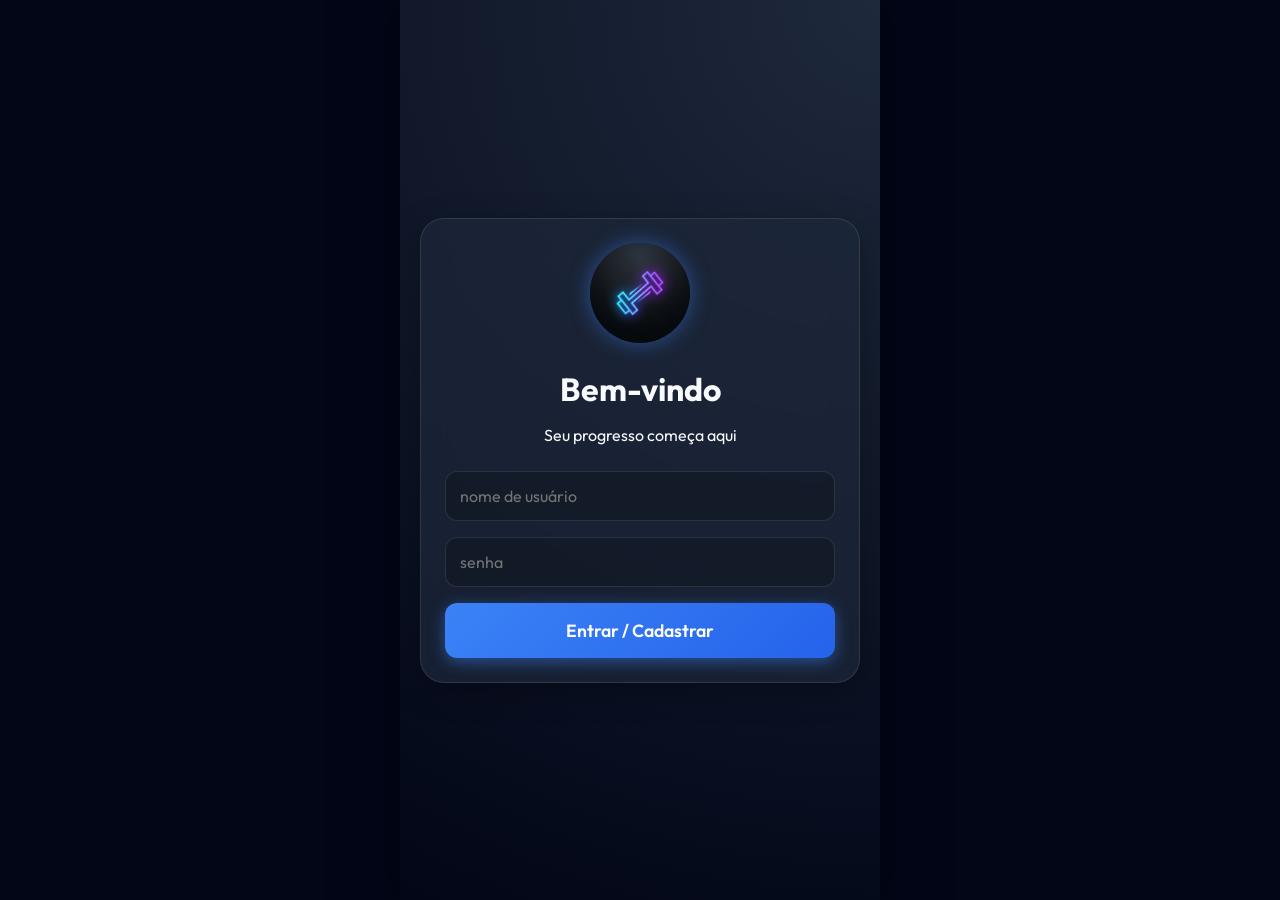
==== index.html @ e5b0a1df "update function lower case" ====
<!DOCTYPE html>
<html lang="pt-BR">
<head>
    <meta charset="UTF-8">
    <meta name="viewport" content="width=device-width, initial-scale=1.0, maximum-scale=1.0, user-scalable=no">
    <meta name="apple-mobile-web-app-capable" content="yes">
    <meta name="apple-mobile-web-app-status-bar-style" content="black-translucent">
    <meta name="apple-mobile-web-app-title" content="AppAcademia">
    <link rel="apple-touch-icon" href="assets/gym_logo.jpg">
    <title>GymApp - Personal Trainer</title>
    <link href="https://fonts.googleapis.com/css2?family=Outfit:wght@300;400;600;800&display=swap" rel="stylesheet">
    <link rel="stylesheet" href="https://cdnjs.cloudflare.com/ajax/libs/font-awesome/6.4.0/css/all.min.css">
    <link rel="stylesheet" href="css/styles.css">
</head>
<body>
    <div id="app" class="app-container">
        <!-- Login View -->
        <div id="view-login" class="view active">
            <div class="glass-card login-card">
                <img src="assets/gym_logo.jpg" alt="Logo" class="logo">
                <h1>Bem-vindo</h1>
                <p>Seu progresso começa aqui</p>
                <form id="login-form">
                    <input type="text" id="username" placeholder="Nome de usuário" required autocomplete="off" autocapitalize="none" oninput="this.value = this.value.toLowerCase()">
                    <input type="password" id="password" placeholder="Senha" required autocapitalize="none" oninput="this.value = this.value.toLowerCase()">
                    <button type="submit" class="btn-primary">Entrar / Cadastrar</button>
                </form>
            </div>
        </div>

        <!-- Home View -->
        <div id="view-home" class="view">
            <header class="app-header">
                <h2>Olá, <span id="user-display-name">Atleta</span></h2>
                <button id="btn-logout" class="icon-btn"><i class="fa-solid fa-arrow-right-from-bracket"></i></button>
            </header>
            
            <div class="content-scroll">
                <div class="weekly-progress">
                    <h3>Progresso da Semana</h3>
                    <div class="days-container" id="days-container">
                        <!-- Days injected via JS -->
                    </div>
                </div>

                <div class="workout-cards">
                    <h3>Treino de Hoje</h3>
                    <div id="today-workout-container">
                        <!-- Today workout injected via JS -->
                    </div>
                </div>

                <!-- Admin Panel -->
                <div id="admin-panel" style="display: none; margin-top: 30px;">
                    <h3 style="color: var(--secondary);"><i class="fa-solid fa-shield-halved"></i> Modo Admin</h3>
                    <p style="color: var(--text-muted); font-size: 0.85rem; margin-top: 5px;">Acesso liberado a todos os treinos ignorando o dia da semana.</p>
                    <div id="admin-workouts-container" style="display: flex; flex-direction: column; gap: 15px; margin-top: 15px;">
                        <!-- Injected via JS -->
                    </div>
                </div>
            </div>
        </div>

        <!-- Workout View -->
        <div id="view-workout" class="view">
            <header class="app-header" style="padding-bottom: 10px;">
                <button id="btn-back-home" class="icon-btn"><i class="fa-solid fa-arrow-left"></i></button>
                <h2 id="workout-title">Treino</h2>
                <div style="width: 40px;"></div>
            </header>
            
            <!-- Progress Bar -->
            <div style="width: 100%; height: 4px; background: rgba(255,255,255,0.1);">
                <div id="workout-progress-bar" style="height: 100%; width: 0%; background: var(--primary); transition: width 0.4s ease; box-shadow: 0 0 10px var(--primary-glow);"></div>
            </div>
            
            <div class="workout-runner">
                <div class="exercise-image-container">
                    <img src="" id="exercise-image" alt="Exercício">
                    <div class="workout-overlay"></div>
                </div>
                
                <div class="exercise-info text-center">
                    <h3 id="exercise-name" style="color: var(--primary); margin-bottom: 5px;">Nome</h3>
                    <p id="exercise-sets" style="color: var(--text-light);">4 x 10</p>
                </div>

                <!-- Campo de Carga -->
                <div class="weight-tracker">
                    <label for="exercise-weight">Carga (kg):</label>
                    <input type="number" id="exercise-weight" placeholder="Ex: 20" step="0.5" min="0">
                </div>

                <div class="sets-tracker" id="sets-tracker">
                        <!-- Circles injected via JS -->
                    </div>

                    <div class="timer-container" id="timer-container" style="display: none;">
                        <div class="timer-circle">
                            <span id="timer-display">01:00</span>
                        </div>
                        <p>Descanso</p>
                        <button id="btn-skip-timer" class="btn-secondary btn-small">Pular</button>
                    </div>

                    <button id="btn-next-set" class="btn-primary btn-large pulse-animation">Completar Série</button>
                </div>
            </div>
        </div>
        
        <!-- Completion Modal -->
        <div id="completion-modal" class="modal">
            <div class="glass-card modal-content">
                <i class="fa-solid fa-trophy trophy-icon"></i>
                <h2>Treino Concluído!</h2>
                <p>Excelente trabalho. Seu progresso foi salvo.</p>
                <button id="btn-finish-workout" class="btn-primary">Voltar ao Início</button>
            </div>
        </div>
    </div>

    <!-- Firebase SDK (Compat version for pure JS) -->
    <script src="https://www.gstatic.com/firebasejs/10.12.0/firebase-app-compat.js"></script>
    <script src="https://www.gstatic.com/firebasejs/10.12.0/firebase-firestore-compat.js"></script>

    <script src="js/data.js"></script>
    <script src="js/app.js"></script>
</body>
</html>
---- css/styles.css ----
:root {
    --bg-dark: #0f172a;
    --bg-darker: #020617;
    --primary: #3b82f6;
    --primary-glow: rgba(59, 130, 246, 0.5);
    --secondary: #ec4899;
    --text-main: #f8fafc;
    --text-muted: #94a3b8;
    --glass-bg: rgba(30, 41, 59, 0.7);
    --glass-border: rgba(255, 255, 255, 0.1);
    --success: #10b981;
}

* {
    margin: 0;
    padding: 0;
    box-sizing: border-box;
    font-family: 'Outfit', sans-serif;
    -webkit-tap-highlight-color: transparent;
}

body {
    background-color: var(--bg-darker);
    color: var(--text-main);
    display: flex;
    justify-content: center;
    align-items: center;
    min-height: 100vh;
    overflow: hidden;
}

.app-container {
    width: 100%;
    max-width: 480px;
    height: 100dvh;
    background: radial-gradient(circle at top right, #1e293b, var(--bg-darker));
    position: relative;
    overflow: hidden;
    box-shadow: 0 0 50px rgba(0,0,0,0.5);
}

.view {
    position: absolute;
    top: 0;
    left: 0;
    width: 100%;
    height: 100%;
    display: flex;
    flex-direction: column;
    opacity: 0;
    pointer-events: none;
    transition: opacity 0.4s ease, transform 0.4s ease;
    transform: translateX(20px);
}

.view.active {
    opacity: 1;
    pointer-events: all;
    transform: translateX(0);
}

.glass-card {
    background: var(--glass-bg);
    backdrop-filter: blur(16px);
    -webkit-backdrop-filter: blur(16px);
    border: 1px solid var(--glass-border);
    border-radius: 24px;
    padding: 24px;
    box-shadow: 0 8px 32px rgba(0, 0, 0, 0.3);
}

/* --- LOGIN VIEW --- */
#view-login { justify-content: center; align-items: center; padding: 20px; }
.login-card { width: 100%; text-align: center; display: flex; flex-direction: column; gap: 16px; }
.logo { width: 100px; height: 100px; border-radius: 50%; margin: 0 auto 10px; box-shadow: 0 0 20px var(--primary-glow); object-fit: cover; }
#login-form { display: flex; flex-direction: column; gap: 16px; margin-top: 10px; }
input { background: rgba(0,0,0,0.2); border: 1px solid var(--glass-border); border-radius: 12px; padding: 14px; color: white; font-size: 1rem; outline: none; transition: border-color 0.3s; text-transform: lowercase; }
input:focus { border-color: var(--primary); box-shadow: 0 0 10px var(--primary-glow); }
.btn-primary { background: linear-gradient(135deg, var(--primary), #2563eb); color: white; border: none; padding: 16px; border-radius: 12px; font-size: 1.1rem; font-weight: 600; cursor: pointer; transition: transform 0.2s, box-shadow 0.2s; box-shadow: 0 4px 15px var(--primary-glow); }
.btn-primary:active { transform: scale(0.96); }

/* --- HEADER & HOME --- */
.app-header { display: flex; justify-content: space-between; align-items: center; padding: max(45px, env(safe-area-inset-top)) 20px 10px; }
.icon-btn { background: var(--glass-bg); border: 1px solid var(--glass-border); color: white; width: 40px; height: 40px; border-radius: 50%; display: flex; justify-content: center; align-items: center; cursor: pointer; font-size: 1.1rem; }
.content-scroll { flex: 1; overflow-y: auto; padding: 10px 20px 30px; display: flex; flex-direction: column; gap: 30px; }
.content-scroll::-webkit-scrollbar { display: none; }

.days-container { display: flex; justify-content: space-between; margin-top: 15px; }
.day-circle { width: 45px; height: 45px; border-radius: 50%; display: flex; flex-direction: column; justify-content: center; align-items: center; background: var(--glass-bg); border: 1px solid var(--glass-border); font-size: 0.8rem; font-weight: 600; transition: all 0.3s; }
.day-circle span { font-size: 0.6rem; color: var(--text-muted); }
.day-circle.active { border-color: var(--primary); box-shadow: 0 0 15px var(--primary-glow); }
.day-circle.completed { background: var(--success); color: var(--bg-darker); border-color: var(--success); }
.day-circle.completed span { color: var(--bg-darker); }

.workout-card { background: var(--glass-bg); border: 1px solid var(--glass-border); border-radius: 20px; overflow: hidden; margin-top: 15px; position: relative; cursor: pointer; transition: transform 0.2s; }
.workout-card:active { transform: scale(0.98); }
.workout-card img { width: 100%; height: 180px; object-fit: cover; opacity: 0.6; }
.workout-card-info { position: absolute; bottom: 0; left: 0; width: 100%; padding: 20px; background: linear-gradient(to top, rgba(0,0,0,0.9), transparent); }
.workout-card-info h4 { font-size: 1.4rem; margin-bottom: 5px; }
.workout-card-info p { color: var(--text-muted); font-size: 0.9rem; }

/* --- WORKOUT VIEW --- */
.workout-runner { flex: 1; display: flex; flex-direction: column; }
.exercise-image-container { height: 35vh; min-height: 200px; max-height: 300px; position: relative; display: flex; justify-content: center; align-items: center; background: var(--bg-darker); }
.exercise-image-container img { width: 100%; height: 100%; object-fit: contain; }
.workout-overlay { position: absolute; bottom: 0; left: 0; width: 100%; height: 30%; background: linear-gradient(to top, var(--bg-darker), transparent); }
.exercise-details { flex: 1; margin: -20px 0 0 0; border-bottom-left-radius: 0; border-bottom-right-radius: 0; display: flex; flex-direction: column; align-items: center; gap: 15px; z-index: 2; padding-top: 30px; }
.exercise-details h3 { font-size: 1.8rem; text-align: center; }
.exercise-meta {
    font-size: 1.1rem;
    color: var(--primary);
    margin-bottom: 20px;
    letter-spacing: 1px;
}

.weight-tracker {
    display: flex;
    justify-content: center;
    align-items: center;
    gap: 10px;
    margin-bottom: 20px;
}
.weight-tracker label {
    color: var(--text-light);
    font-size: 1rem;
}
.weight-tracker input {
    background: rgba(255, 255, 255, 0.05);
    border: 1px solid rgba(255, 255, 255, 0.1);
    color: var(--text);
    padding: 8px 12px;
    border-radius: 8px;
    width: 80px;
    text-align: center;
    font-size: 1.1rem;
    outline: none;
    transition: all 0.3s ease;
}
.weight-tracker input:focus {
    border-color: var(--primary);
    background: rgba(255, 255, 255, 0.1);
    box-shadow: 0 0 10px rgba(0, 243, 255, 0.2);
}

.text-center { text-align: center; }
.exercise-info { margin: 15px 0; display: flex; flex-direction: column; align-items: center; }

.sets-tracker { display: flex; gap: 10px; margin: 10px 0; justify-content: center; flex-wrap: wrap; }
.set-bubble { width: 30px; height: 30px; border-radius: 50%; background: rgba(255,255,255,0.1); display: flex; justify-content: center; align-items: center; font-size: 0.9rem; font-weight: bold; border: 1px solid var(--glass-border); transition: all 0.3s; }
.set-bubble.done { background: var(--primary); border-color: var(--primary); box-shadow: 0 0 10px var(--primary-glow); }

.timer-container { display: flex; flex-direction: column; align-items: center; gap: 10px; }
.timer-circle { width: 80px; height: 80px; border-radius: 50%; border: 3px solid var(--secondary); display: flex; justify-content: center; align-items: center; font-size: 1.5rem; font-weight: bold; box-shadow: 0 0 15px rgba(236, 72, 153, 0.4); }
.btn-secondary { background: transparent; border: 1px solid var(--glass-border); color: white; padding: 8px 16px; border-radius: 8px; cursor: pointer; }
.btn-large { width: 100%; margin-top: auto; margin-bottom: 20px; }

.pulse-animation { animation: pulse 2s infinite; }
@keyframes pulse { 0% { box-shadow: 0 0 0 0 var(--primary-glow); } 70% { box-shadow: 0 0 0 15px rgba(59, 130, 246, 0); } 100% { box-shadow: 0 0 0 0 rgba(59, 130, 246, 0); } }

/* Modal */
.modal { position: absolute; top: 0; left: 0; width: 100%; height: 100%; background: rgba(0,0,0,0.8); backdrop-filter: blur(5px); display: flex; justify-content: center; align-items: center; opacity: 0; pointer-events: none; transition: opacity 0.3s; z-index: 100; }
.modal.active { opacity: 1; pointer-events: all; }
.modal-content { text-align: center; gap: 20px; display: flex; flex-direction: column; }
.trophy-icon { font-size: 4rem; color: #fbbf24; text-shadow: 0 0 20px rgba(251, 191, 36, 0.5); }
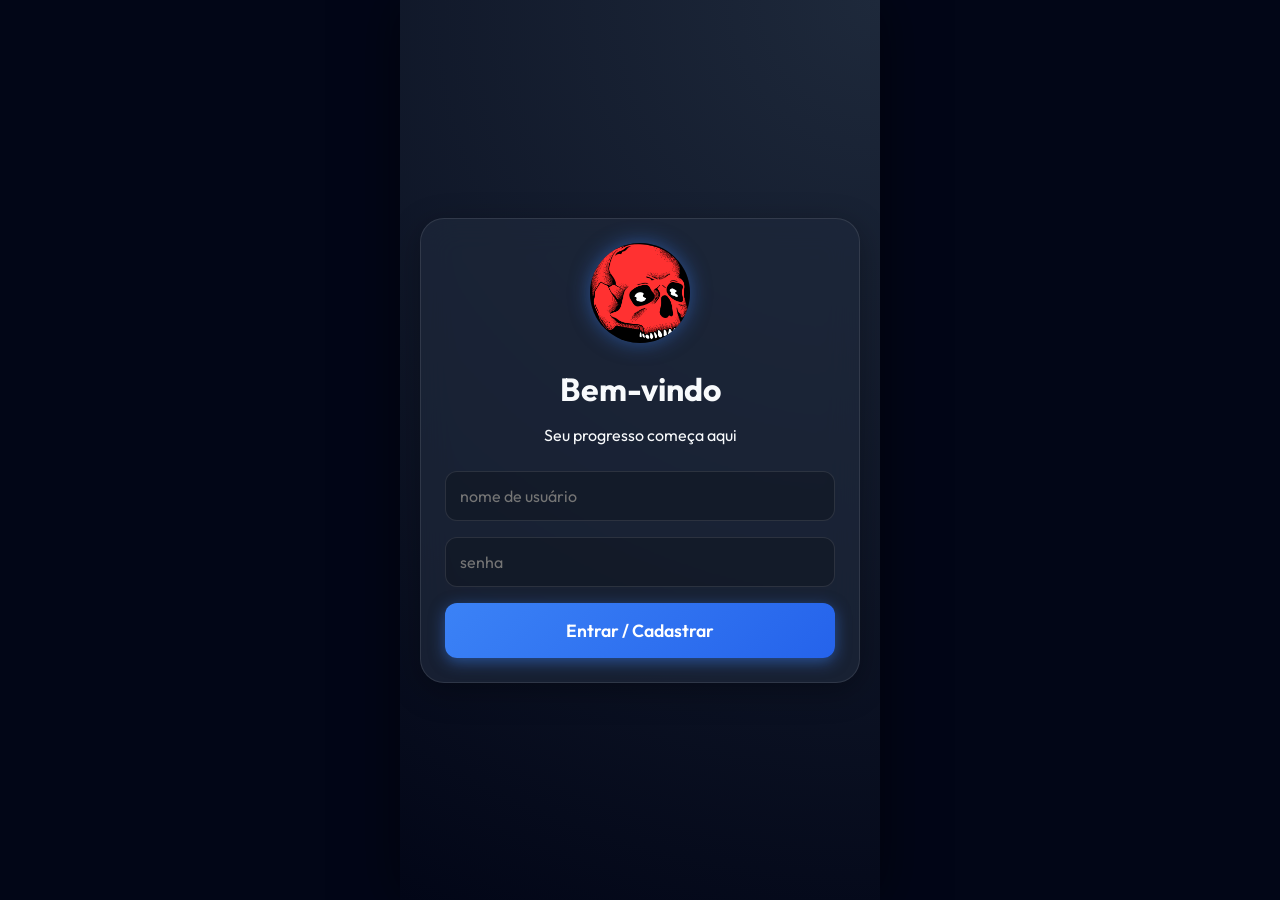
==== commit 1052c6dc: "update icon" ====
--- a/index.html
+++ b/index.html
@@ -6,7 +6,7 @@
     <meta name="apple-mobile-web-app-capable" content="yes">
     <meta name="apple-mobile-web-app-status-bar-style" content="black-translucent">
     <meta name="apple-mobile-web-app-title" content="AppAcademia">
-    <link rel="apple-touch-icon" href="assets/gym_logo.jpg">
+    <link rel="apple-touch-icon" href="assets/skull_icon.png">
     <title>GymApp - Personal Trainer</title>
     <link href="https://fonts.googleapis.com/css2?family=Outfit:wght@300;400;600;800&display=swap" rel="stylesheet">
     <link rel="stylesheet" href="https://cdnjs.cloudflare.com/ajax/libs/font-awesome/6.4.0/css/all.min.css">
@@ -17,7 +17,7 @@
         <!-- Login View -->
         <div id="view-login" class="view active">
             <div class="glass-card login-card">
-                <img src="assets/gym_logo.jpg" alt="Logo" class="logo">
+                <img src="assets/skull_icon.png" alt="Logo" class="logo">
                 <h1>Bem-vindo</h1>
                 <p>Seu progresso começa aqui</p>
                 <form id="login-form">
